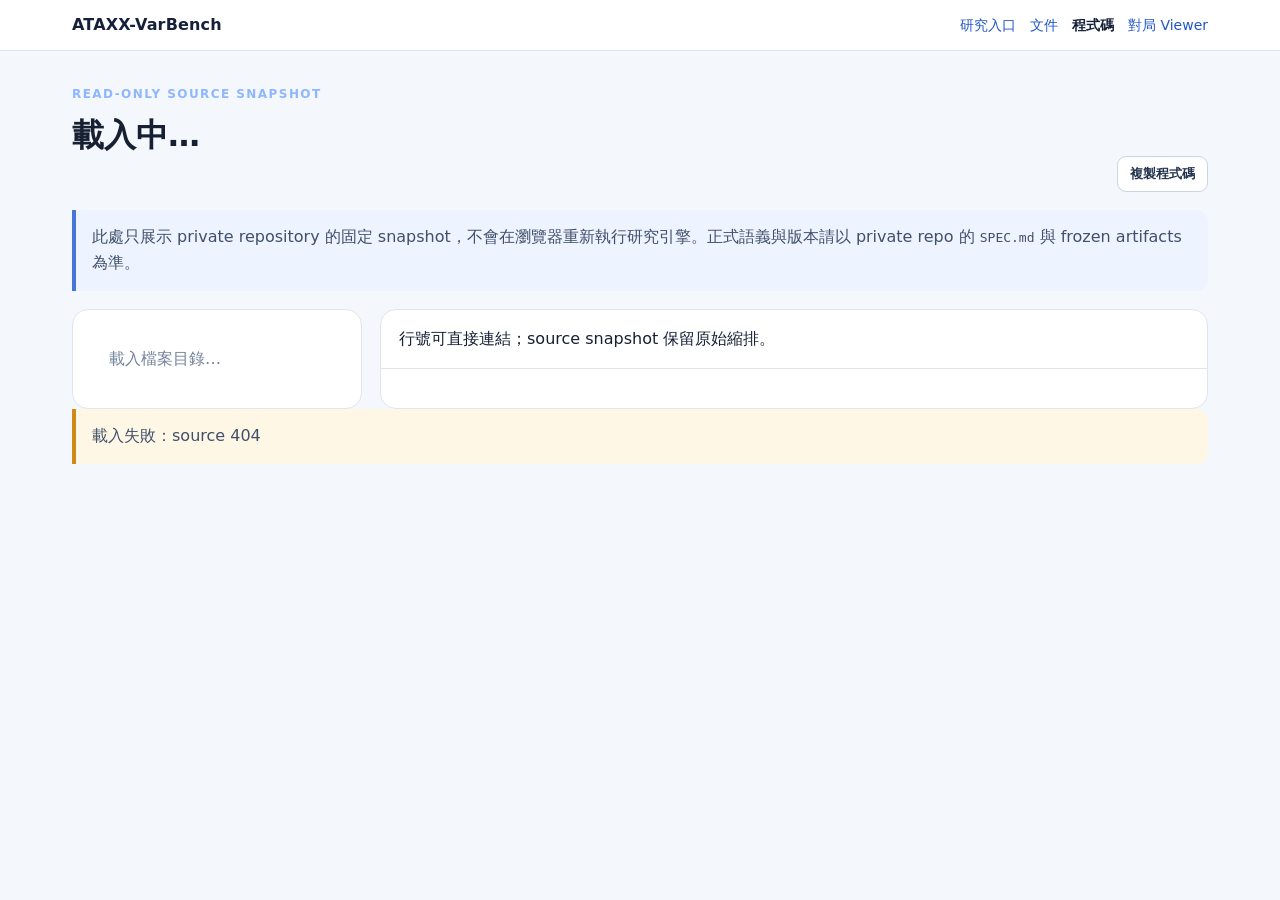
==== code.html @ 915ca445 "Add static code snapshot viewer" ====
<!doctype html>
<html lang="zh-Hant">
<head>
<meta charset="utf-8">
<meta name="viewport" content="width=device-width,initial-scale=1">
<title>程式碼 · ATAXX-VarBench</title>
<link rel="stylesheet" href="assets/site.css">
</head>
<body>
<main id="app" class="page">
  <div style="display:flex;gap:14px;align-items:end;justify-content:space-between;flex-wrap:wrap;margin-bottom:18px">
    <div>
      <div class="eyebrow">Read-only source snapshot</div>
      <h1 id="codeTitle" style="margin:4px 0 6px">載入中…</h1>
      <div id="codeMeta" class="meta"></div>
    </div>
    <button id="copyCode" class="btn">複製程式碼</button>
  </div>
  <div class="notice">此處只展示 private repository 的固定 snapshot，不會在瀏覽器重新執行研究引擎。正式語義與版本請以 private repo 的 <code>SPEC.md</code> 與 frozen artifacts 為準。</div>
  <div class="code-layout" style="margin-top:18px">
    <aside id="filePanel" class="file-panel"><div class="loading">載入檔案目錄…</div></aside>
    <section class="code-panel">
      <div class="code-head">行號可直接連結；source snapshot 保留原始縮排。</div>
      <div class="code-wrap"><table class="code-table"><tbody id="codeBody"></tbody></table></div>
    </section>
  </div>
</main>
<script src="assets/site.js"></script>
<script>SITE.safeInit(SITE.initCode);</script>
</body>
</html>
---- assets/site.css ----
:root{font-family:Inter,ui-sans-serif,system-ui,-apple-system,BlinkMacSystemFont,"Segoe UI","Noto Sans TC",sans-serif;color:#172033;background:#f4f7fb;line-height:1.65}*{box-sizing:border-box}body{margin:0;background:#f4f7fb;color:#172033}a{color:#2156c7;text-decoration:none}a:hover{text-decoration:underline}.topbar{position:sticky;top:0;z-index:20;background:rgba(255,255,255,.94);backdrop-filter:blur(12px);border-bottom:1px solid #dfe5ef}.topbar-inner{max-width:1180px;margin:auto;display:flex;align-items:center;justify-content:space-between;gap:18px;padding:12px 22px}.brand{font-weight:800;color:#15213a;letter-spacing:.01em}.nav{display:flex;gap:14px;flex-wrap:wrap;font-size:14px}.page{max-width:1180px;margin:auto;padding:34px 22px 70px}.hero{background:linear-gradient(135deg,#10244d,#1f4fa8);color:white;border-radius:22px;padding:38px;margin-bottom:28px;box-shadow:0 16px 44px rgba(27,58,117,.18)}.hero h1{font-size:clamp(30px,5vw,52px);line-height:1.12;margin:0 0 12px}.hero p{max-width:820px;color:#dce8ff;font-size:17px}.eyebrow{text-transform:uppercase;letter-spacing:.12em;font-size:12px;font-weight:800;color:#8fb7ff}.hero .eyebrow{color:#a9c7ff}.pill-row{display:flex;gap:10px;flex-wrap:wrap;margin-top:22px}.pill{display:inline-flex;align-items:center;padding:7px 11px;border-radius:999px;background:#eef3fb;color:#3a4a64;font-size:13px;font-weight:650}.hero .pill{background:rgba(255,255,255,.12);color:#fff}.grid{display:grid;grid-template-columns:repeat(3,minmax(0,1fr));gap:16px}.card{background:white;border:1px solid #dfe5ef;border-radius:16px;padding:20px;box-shadow:0 7px 24px rgba(31,45,75,.05)}.card h2,.card h3{margin-top:0;line-height:1.3}.card p{color:#5d6b82}.card-link{display:block;color:inherit}.card-link:hover{text-decoration:none;border-color:#aac1ef;transform:translateY(-1px)}.section-title{margin:34px 0 14px;font-size:23px}.notice{border-left:4px solid #4776d9;background:#edf3ff;padding:14px 16px;border-radius:0 12px 12px 0;color:#40506a}.warning{border-left-color:#d18a18;background:#fff7e6}.meta{display:flex;gap:10px;flex-wrap:wrap;color:#6c7a90;font-size:13px;margin:8px 0 22px}.article-shell{display:grid;grid-template-columns:minmax(0,820px) 280px;gap:28px;align-items:start}.article{background:white;border:1px solid #dfe5ef;border-radius:18px;padding:34px 42px;box-shadow:0 8px 26px rgba(31,45,75,.05)}.article h1{font-size:32px;line-height:1.2}.article h2{font-size:24px;margin-top:38px;padding-top:8px;border-top:1px solid #edf0f5}.article h3{font-size:19px;margin-top:28px}.article code{font-family:"SFMono-Regular",Consolas,"Liberation Mono",monospace;background:#f0f3f8;border-radius:5px;padding:2px 5px;font-size:.92em}.article pre{background:#101827;color:#e7edf7;border-radius:12px;padding:17px;overflow:auto;line-height:1.55}.article pre code{background:transparent;padding:0}.article table{width:100%;border-collapse:collapse;margin:18px 0;font-size:14px}.article th,.article td{border:1px solid #dfe5ef;padding:9px 11px;text-align:left;vertical-align:top}.article th{background:#f5f7fb}.article blockquote{margin:18px 0;border-left:4px solid #95acd8;padding:4px 0 4px 16px;color:#53627a}.toc{position:sticky;top:76px;background:white;border:1px solid #dfe5ef;border-radius:16px;padding:18px;max-height:calc(100vh - 100px);overflow:auto}.toc h3{margin:0 0 10px}.toc a{display:block;padding:4px 0;font-size:13px;color:#556681}.toc a.depth-3{padding-left:12px}.code-layout{display:grid;grid-template-columns:290px minmax(0,1fr);gap:18px}.file-panel,.code-panel{background:white;border:1px solid #dfe5ef;border-radius:16px;overflow:hidden}.file-panel{padding:16px;position:sticky;top:76px;max-height:calc(100vh - 100px);overflow:auto}.file-link{display:block;border-radius:8px;padding:8px 10px;color:#46556d;font-size:13px}.file-link.active{background:#eaf1ff;color:#164eae;font-weight:700}.code-head{padding:16px 18px;border-bottom:1px solid #dfe5ef}.code-wrap{overflow:auto;background:#101827;color:#e7edf7;max-height:calc(100vh - 185px)}.code-table{border-collapse:collapse;width:100%;font:13px/1.55 "SFMono-Regular",Consolas,"Liberation Mono",monospace}.code-table td{vertical-align:top}.line-no{user-select:none;text-align:right;color:#65728a;padding:0 14px;border-right:1px solid #263247;width:1%;white-space:nowrap}.line-code{white-space:pre;padding:0 16px}.btn{display:inline-flex;align-items:center;justify-content:center;border:1px solid #cad4e5;border-radius:9px;background:white;color:#24334d;padding:8px 12px;font-weight:650;cursor:pointer}.btn.primary{background:#2156c7;color:white;border-color:#2156c7}.footer{max-width:1180px;margin:auto;padding:24px 22px 40px;color:#78869b;font-size:13px}.loading{color:#75849b;padding:20px}.kpi-grid{display:grid;grid-template-columns:repeat(4,minmax(0,1fr));gap:12px}.kpi{background:#fff;border:1px solid #dfe5ef;border-radius:14px;padding:16px}.kpi strong{font-size:26px;display:block}.kpi span{color:#6f7c90;font-size:12px}@media(max-width:900px){.grid,.kpi-grid{grid-template-columns:1fr 1fr}.article-shell,.code-layout{grid-template-columns:1fr}.toc,.file-panel{position:static;max-height:none}.article{padding:26px 22px}.code-wrap{max-height:none}}@media(max-width:560px){.grid,.kpi-grid{grid-template-columns:1fr}.topbar-inner{align-items:flex-start;flex-direction:column}.hero{padding:28px 22px}.page{padding:24px 14px 54px}.article{border-radius:12px}}
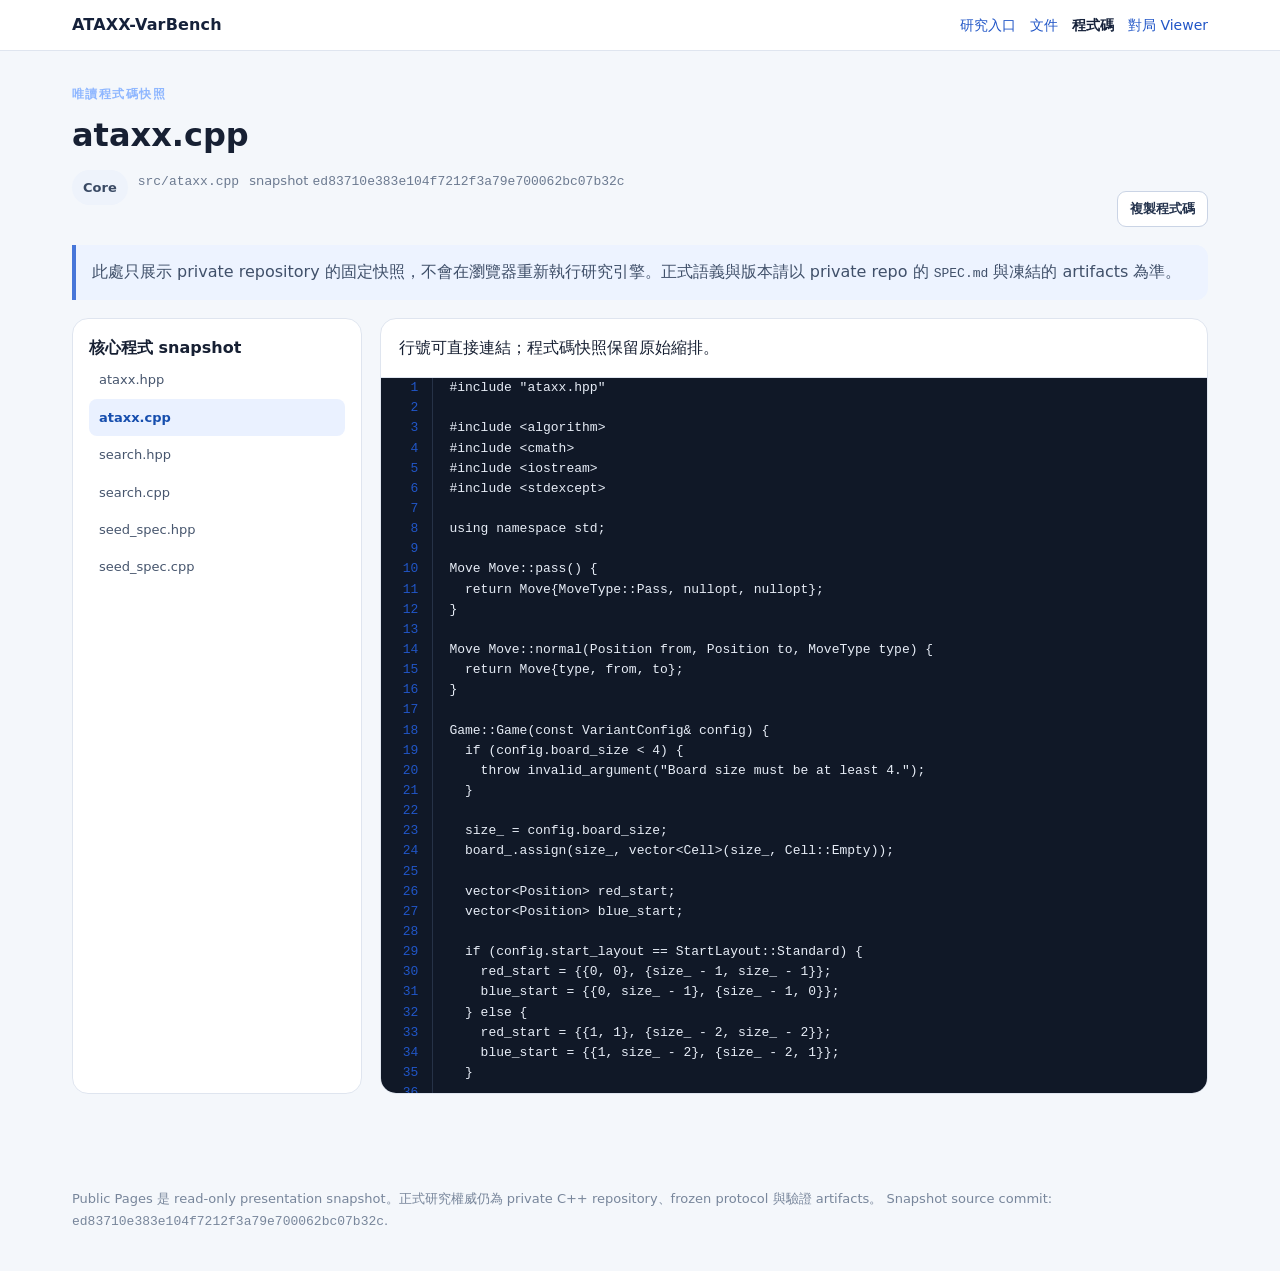
==== commit 7eeb91a8: "Localize source viewer interface" ====
--- a/code.html
+++ b/code.html
@@ -10,17 +10,17 @@
 <main id="app" class="page">
   <div style="display:flex;gap:14px;align-items:end;justify-content:space-between;flex-wrap:wrap;margin-bottom:18px">
     <div>
-      <div class="eyebrow">Read-only source snapshot</div>
+      <div class="eyebrow">唯讀程式碼快照</div>
       <h1 id="codeTitle" style="margin:4px 0 6px">載入中…</h1>
       <div id="codeMeta" class="meta"></div>
     </div>
     <button id="copyCode" class="btn">複製程式碼</button>
   </div>
-  <div class="notice">此處只展示 private repository 的固定 snapshot，不會在瀏覽器重新執行研究引擎。正式語義與版本請以 private repo 的 <code>SPEC.md</code> 與 frozen artifacts 為準。</div>
+  <div class="notice">此處只展示 private repository 的固定快照，不會在瀏覽器重新執行研究引擎。正式語義與版本請以 private repo 的 <code>SPEC.md</code> 與凍結的 artifacts 為準。</div>
   <div class="code-layout" style="margin-top:18px">
     <aside id="filePanel" class="file-panel"><div class="loading">載入檔案目錄…</div></aside>
     <section class="code-panel">
-      <div class="code-head">行號可直接連結；source snapshot 保留原始縮排。</div>
+      <div class="code-head">行號可直接連結；程式碼快照保留原始縮排。</div>
       <div class="code-wrap"><table class="code-table"><tbody id="codeBody"></tbody></table></div>
     </section>
   </div>
